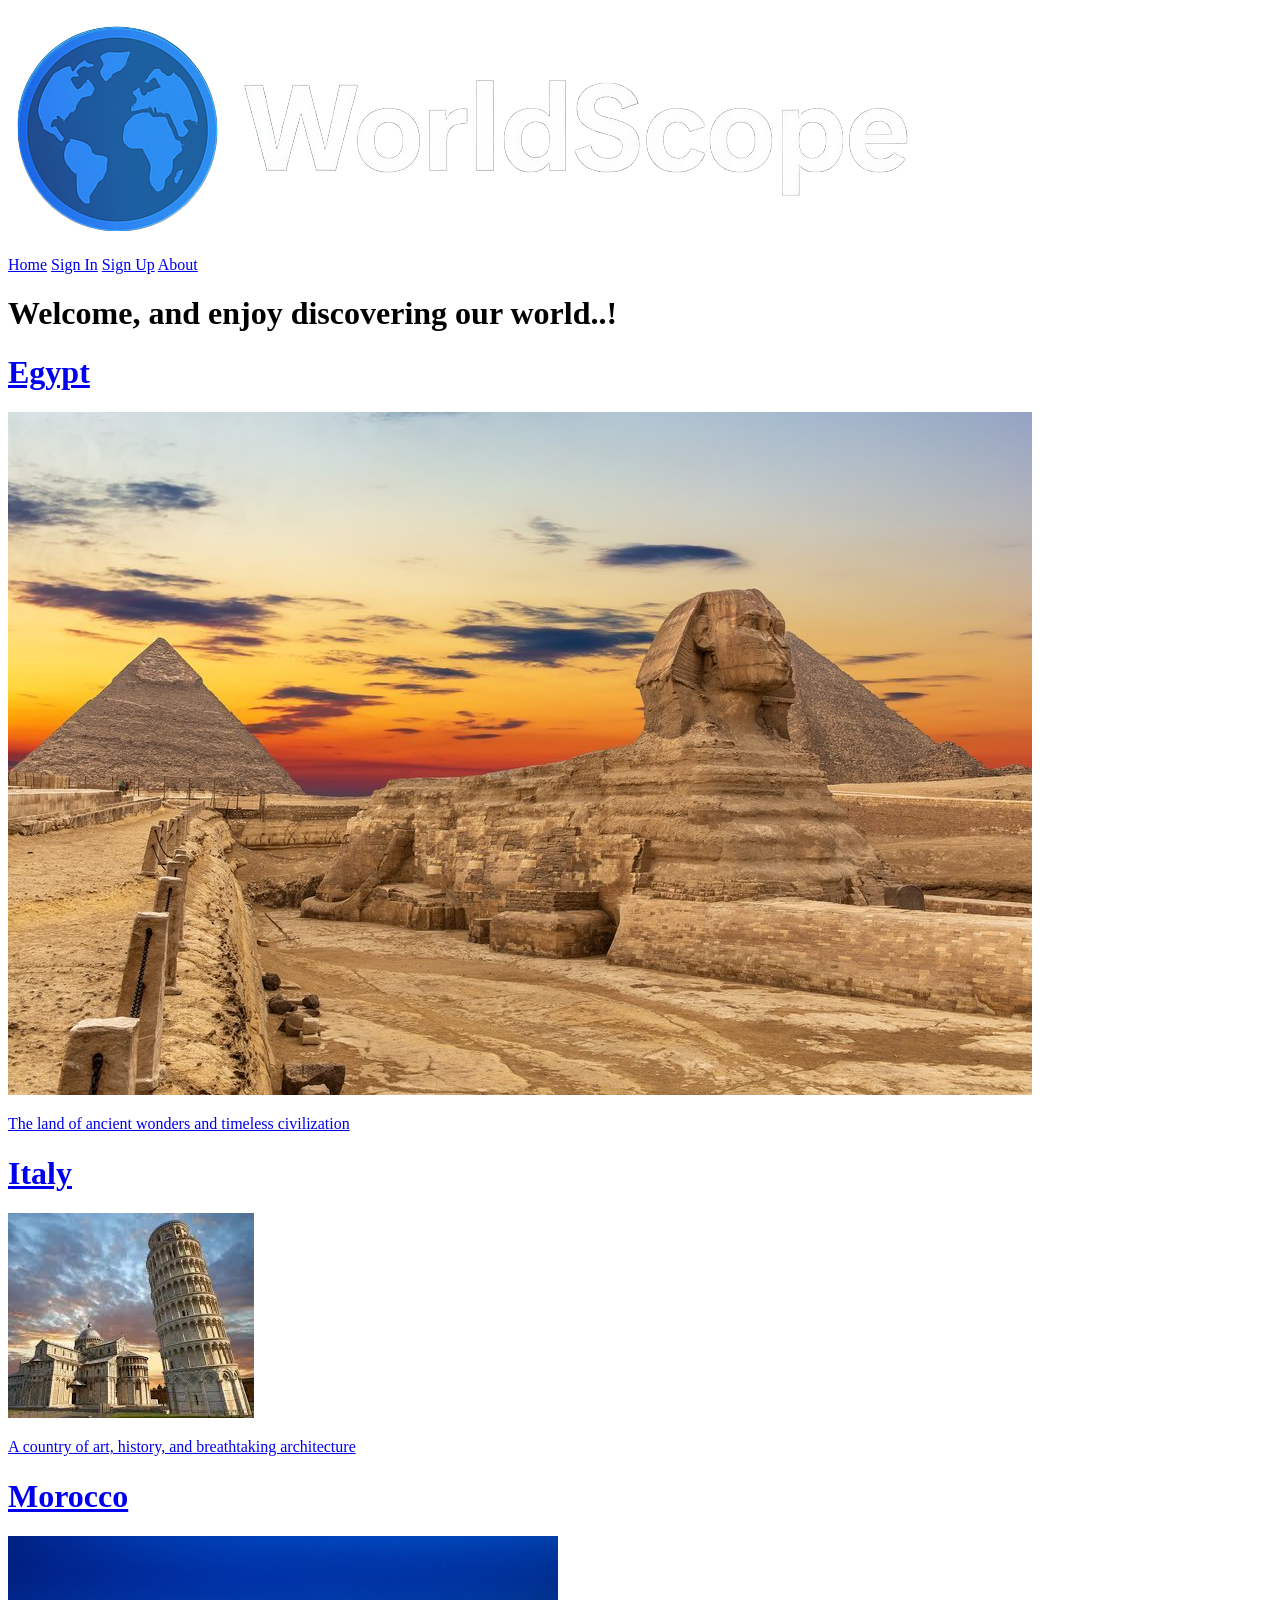
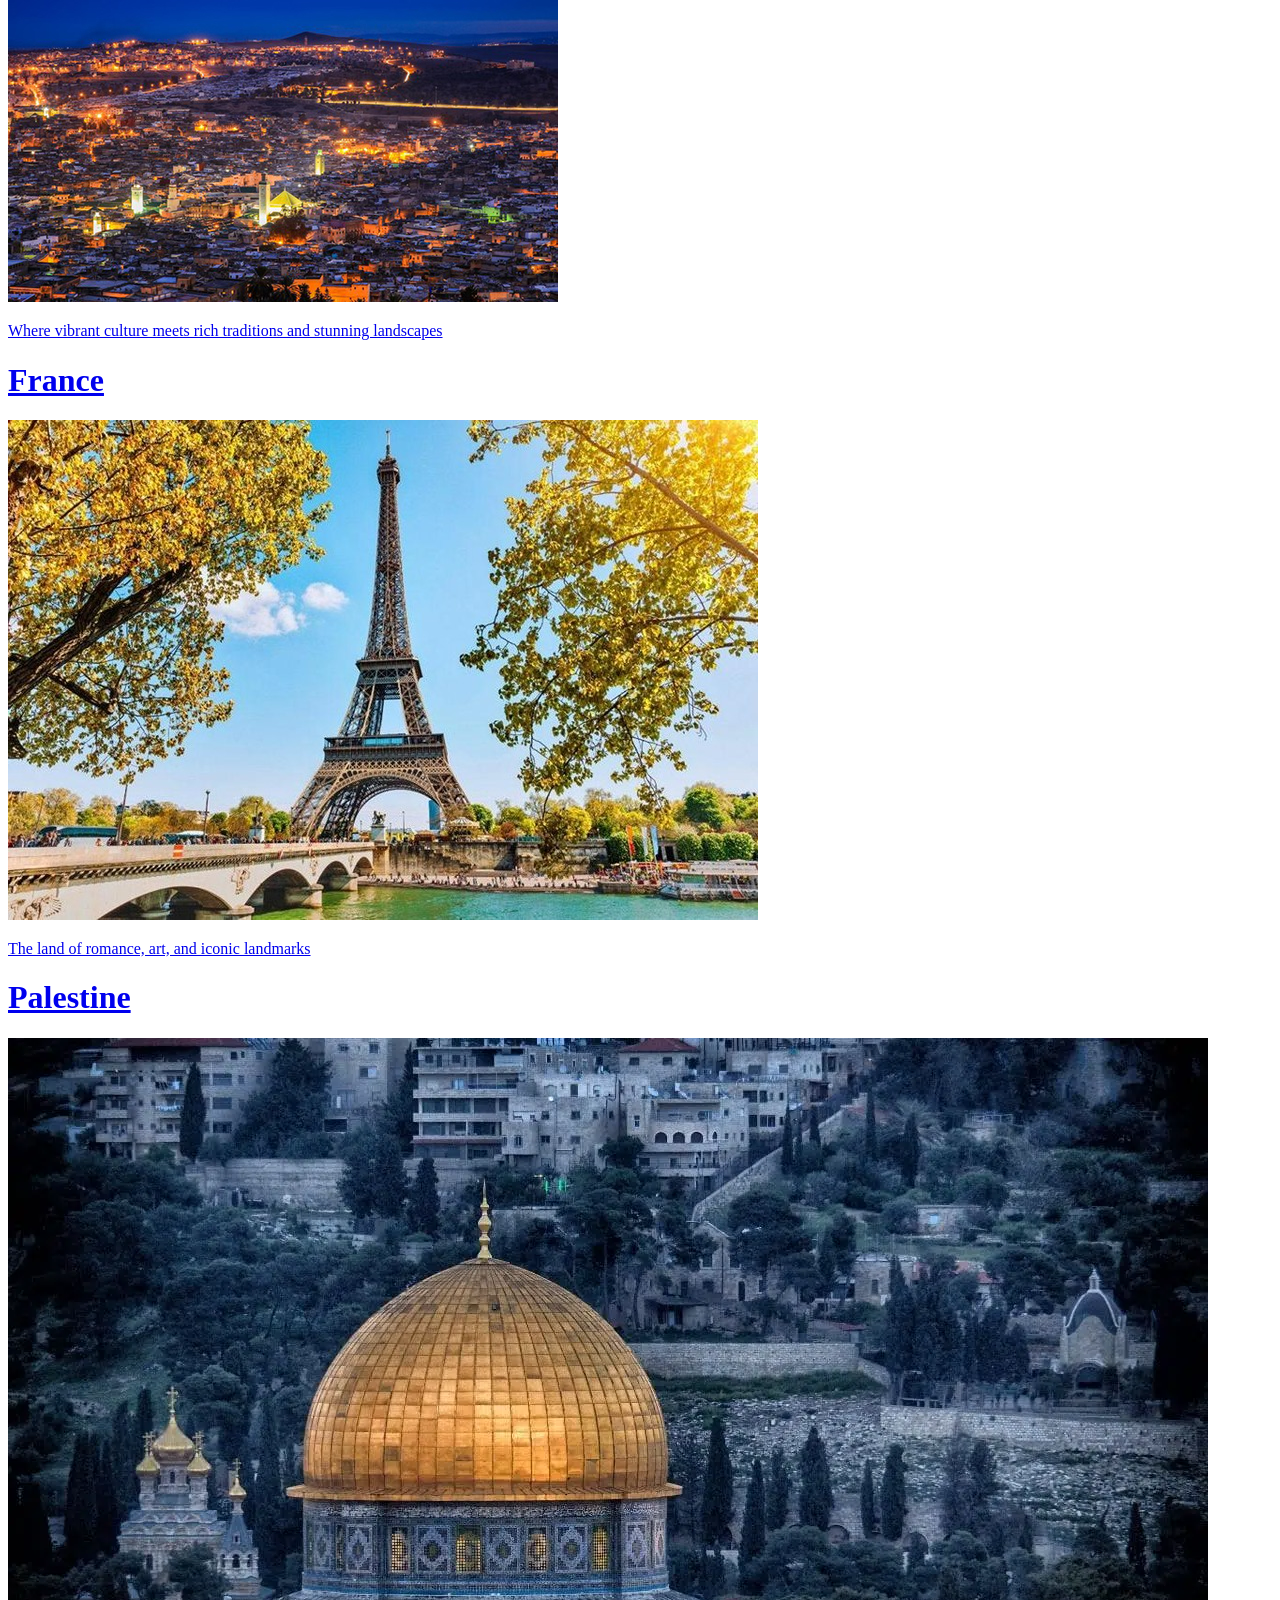
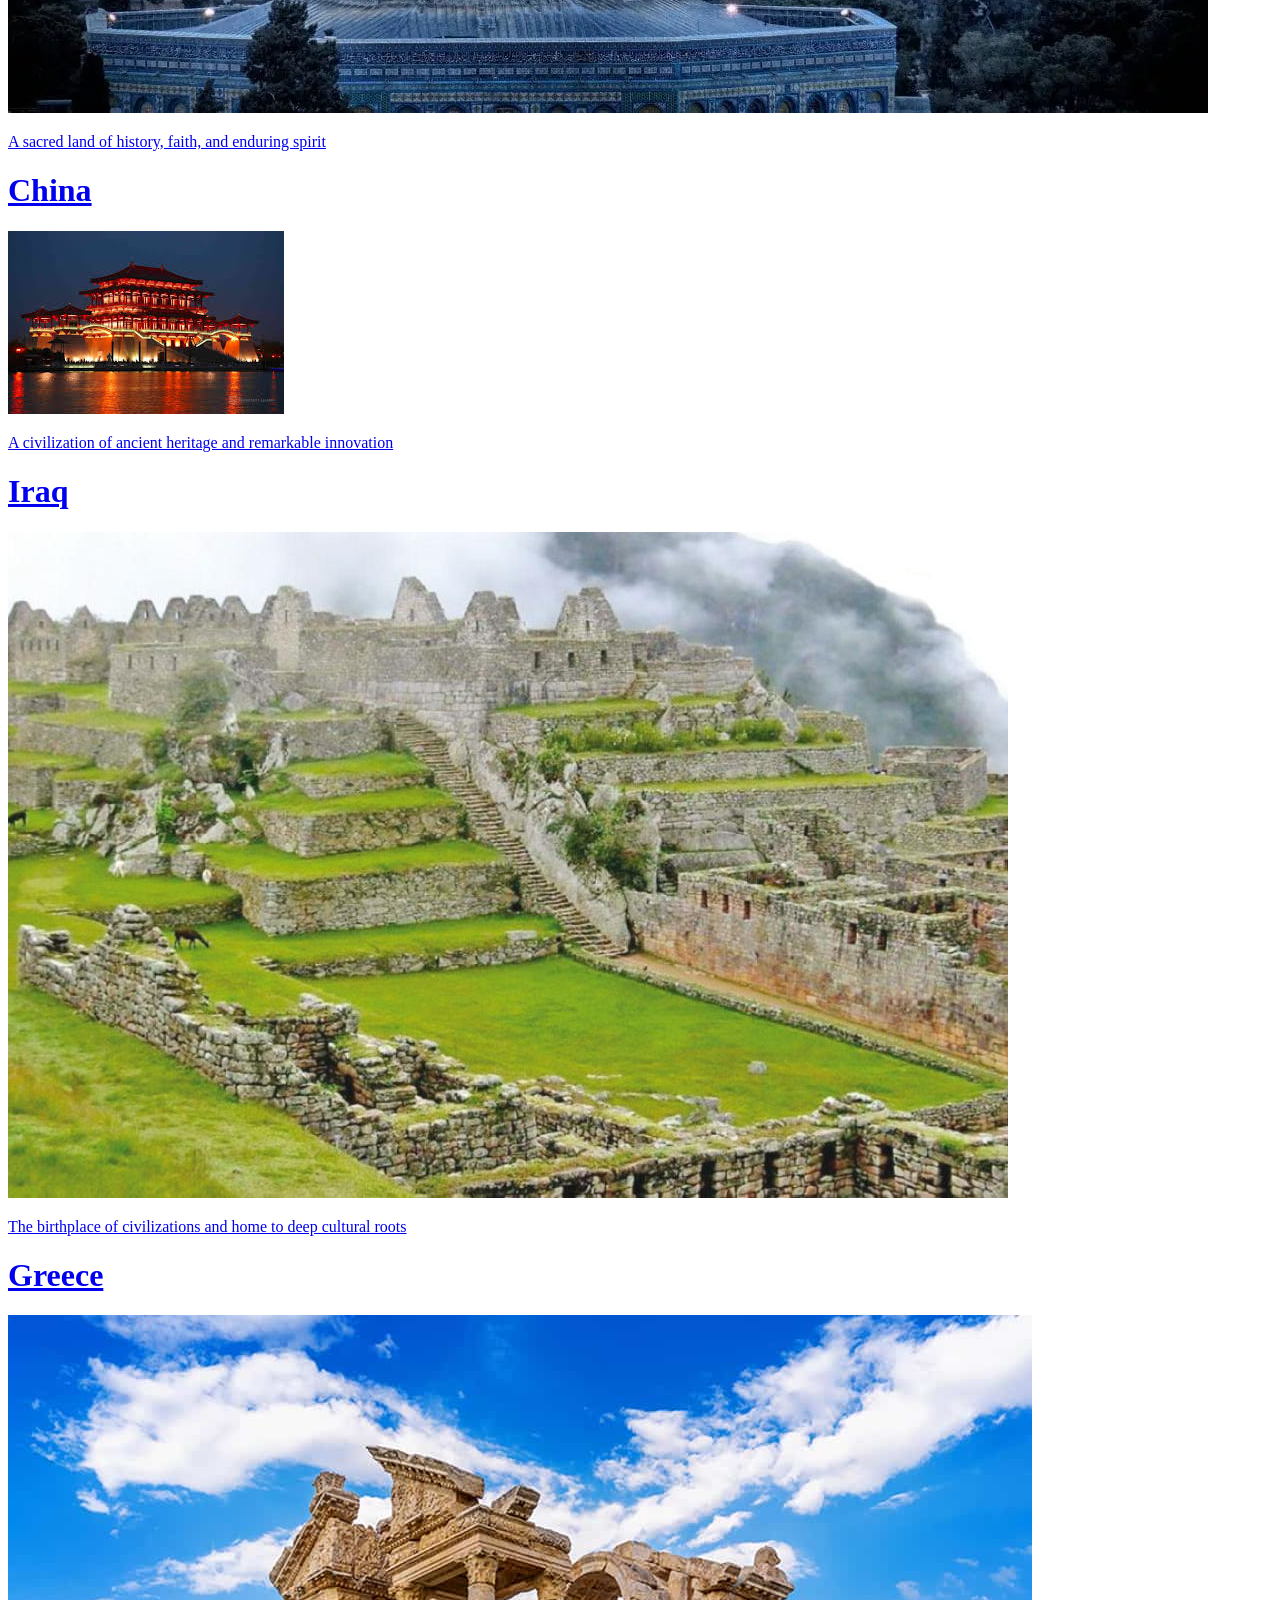
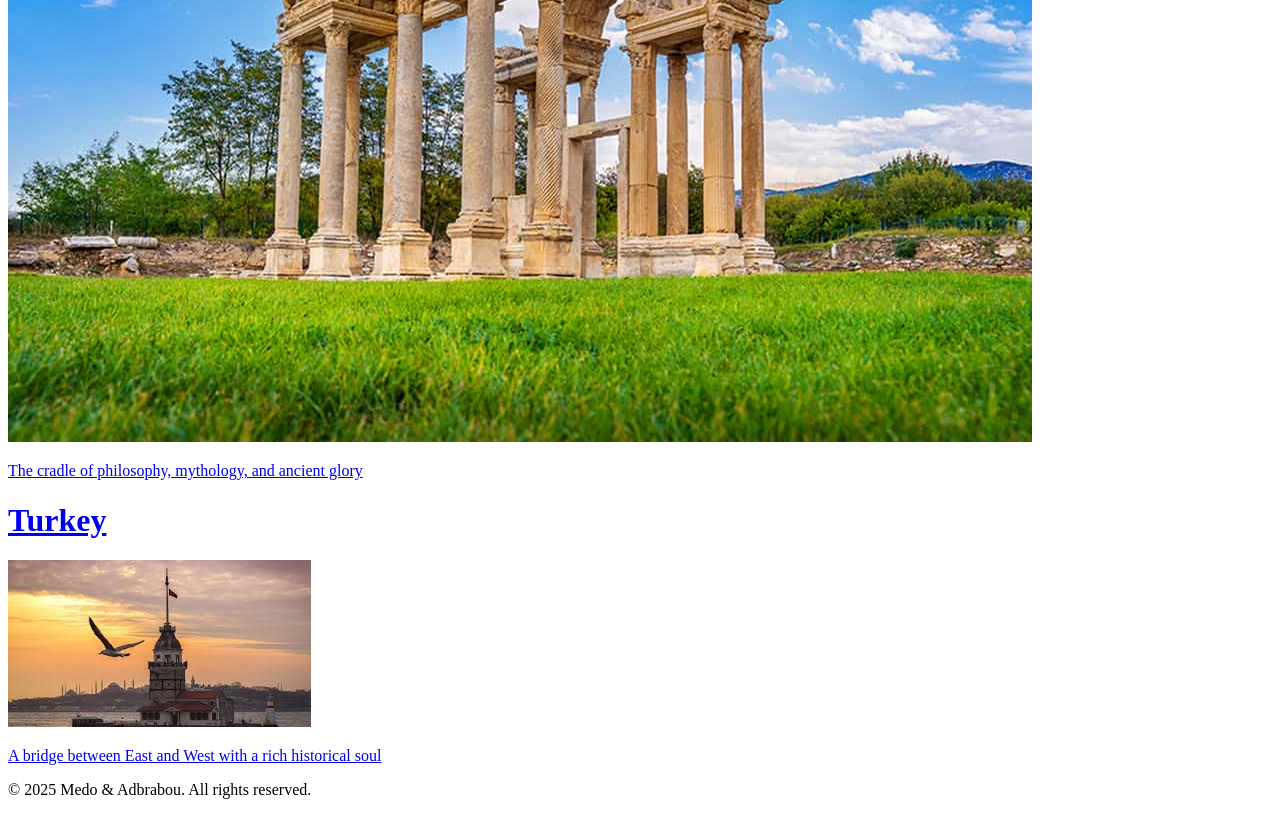
==== index.html @ 7bb03aa8 "Add files via upload" ====
<!DOCTYPE html>
<html lang="en">

<head>
    <meta charset="UTF-8" />
    <meta name="viewport" content="width=device-width, initial-scale=1.0" />
    <title>Home | World Scope</title>
    <link rel="stylesheet" href="css project1/style.css" />
    <link rel="stylesheet" href="css project1/index.css" />
</head>

<body>
    <header>
        <a href="index.html" class="logo">
            <img src="img/logo.png" alt="WorldScope Logo" /></a>
        <nav>
            <a class="home" href="index.html">Home</a>
            <a href="sign in.html">Sign In</a>
            <a href="sign up.html">Sign Up</a>
            <a href="about.html">About</a>
        </nav>
    </header>

    <h1 class="htitle">Welcome, and enjoy discovering our world..!</h1>

    <main>

        <div>
            <a href="Countrys/Egypt.html">
                <h1>Egypt</h1>
                <img src="./img/contry/egypt.jpg" alt="photo of Egypt">
                <p>The land of ancient wonders and timeless civilization</p>
            </a>
        </div>

        <div>
            <a href="Countrys/Italy.html">
                <h1>Italy</h1>
                <img src="./img/contry/ايطاليا.jpg" alt="photo of Italy">
                <p>A country of art, history, and breathtaking architecture</p>
            </a>
        </div>

        <div>
            <a href="Countrys/Morocco.html">
                <h1>Morocco</h1>
                <img src="./img/contry/المغرب.jpeg" alt="photo of Morocco">
                <p>Where vibrant culture meets rich traditions and stunning landscapes</p>
            </a>
        </div>

        <div>
            <a href="Countrys/France.html">
                <h1>France</h1>
                <img src="./img/contry/برج-ايفل.jpg" alt="photo of France">
                <p>The land of romance, art, and iconic landmarks</p>
            </a>
        </div>

        <div>
            <a href="Countrys/Palestine.html">
                <h1>Palestine</h1>
                <img src="./img/contry/Palestine.webp" alt="photo of Palestine">
                <p>A sacred land of history, faith, and enduring spirit</p>
            </a>
        </div>

        <div>
            <a href="Countrys/China.html">
                <h1>China</h1>
                <img src="./img/contry/الصين.jpg" alt="photo of China">
                <p>A civilization of ancient heritage and remarkable innovation</p>
            </a>
        </div>

        <div>
            <a href="Countrys/Iraq.html">
                <h1>Iraq</h1>
                <img src="img/contry/حدائق-بابل-المعلقة-أعجوبة-العالم-__.jpg" alt="photo of Iraq">
                <p>The birthplace of civilizations and home to deep cultural roots</p>
            </a>
        </div>

        <div>
            <a href="Countrys/Greece.html">
                <h1>Greece</h1>
                <img src="./img/contry/Greece-1.jpg" alt="photo of Greece">
                <p>The cradle of philosophy, mythology, and ancient glory</p>
            </a>
        </div>

        <div>
            <a href="Countrys/Turkey.html">
                <h1>Turkey</h1>
                <img src="./img/contry/تركيا.jpg" alt="photo of Turkey">
                <p>A bridge between East and West with a rich historical soul</p>
            </a>
        </div>

    </main>

    <footer>
        <p>&copy; 2025 Medo & Adbrabou. All rights reserved.</p>
    </footer>
</body>
</html>
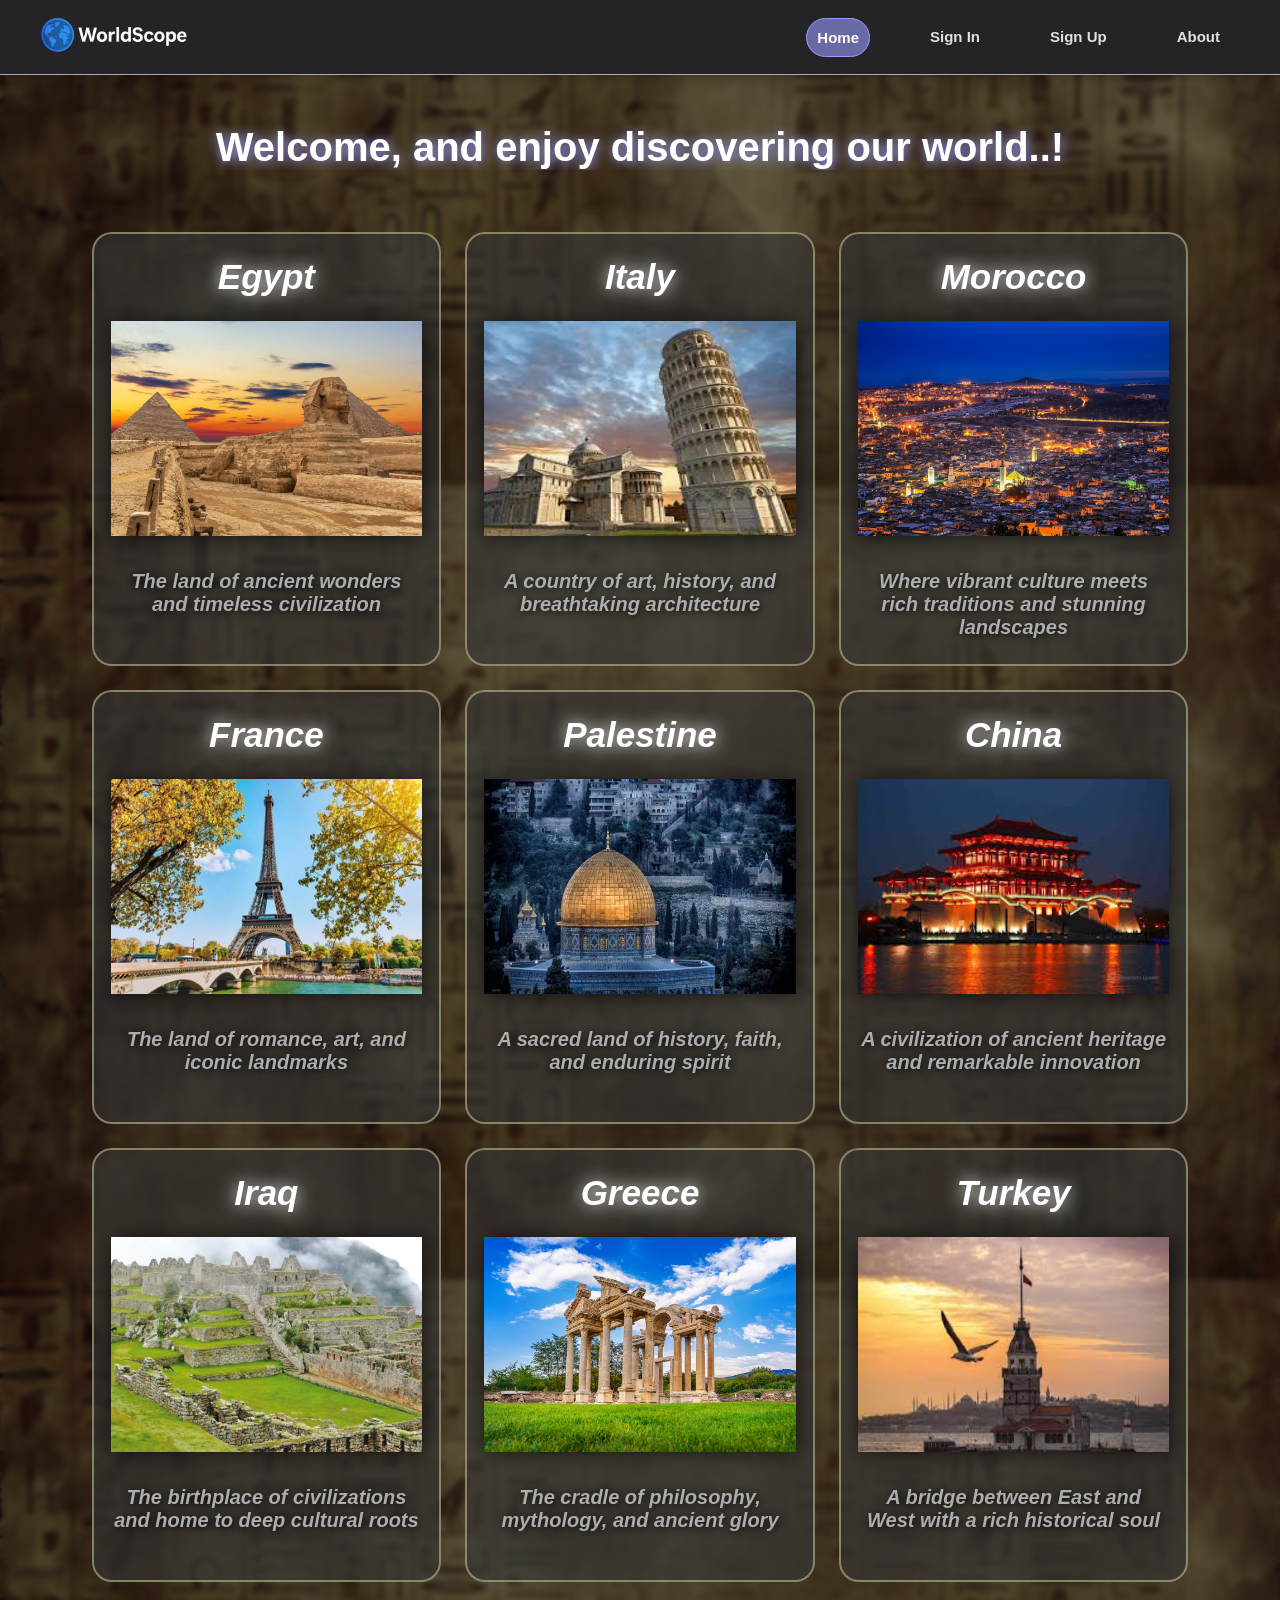
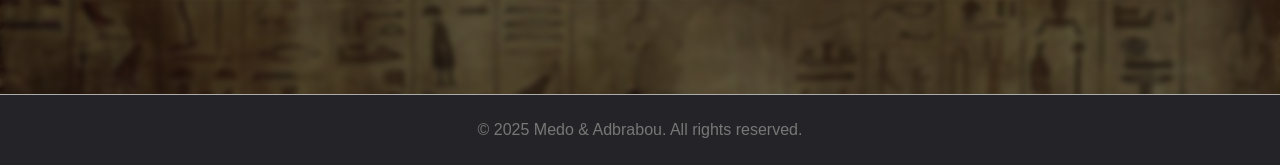
==== commit ebed5374: "Fix HTML encoding and update stylesheet paths" ====
--- a/index.html
+++ b/index.html
@@ -5,8 +5,8 @@
     <meta charset="UTF-8" />
     <meta name="viewport" content="width=device-width, initial-scale=1.0" />
     <title>Home | World Scope</title>
-    <link rel="stylesheet" href="css project1/style.css" />
-    <link rel="stylesheet" href="css project1/index.css" />
+    <link rel="stylesheet" href="css/style.css" />
+    <link rel="stylesheet" href="css/index.css" />
 </head>
 
 <body>
--- a/css/style.css
+++ b/css/style.css
@@ -0,0 +1,85 @@
+body {
+    margin: 0;
+    font-family: Arial, sans-serif;
+    background: #1b1b1f;
+    background-image: url("../img/contry/background.png");
+    background-position: center;
+    backdrop-filter: blur(3px);
+    color: #e0e0e0;
+}
+
+header {
+    width: 100%;
+    background: #242428;
+    padding: 15px 0px; 
+    display: flex;
+    justify-content: space-between;
+    align-items: center;
+    box-shadow: 0 0 10px rgba(0,0,0,0.4);
+    position: sticky;
+    top: 0;
+    z-index: 100;
+    border-bottom: 1px rgba(255, 255, 255, 0.625) solid;
+}
+
+.logo img {
+    margin-left: 40px;
+    height: 40px;
+    width: 150px;
+    object-fit: contain;
+    cursor: pointer;
+    transition: 0.3s;
+}
+
+.logo img:hover {
+    transform: scale(1.1);
+    filter: drop-shadow(0 0 10px #9b9bff);
+}
+
+nav {
+    display: flex;
+    margin-right: 50px; 
+}
+
+nav a {
+    padding: 10px;
+    color: #e0e0e0;
+    text-decoration: none;
+    margin-left: 50px;
+    font-size: 15px;
+    font-weight: bold;
+    position: relative;
+}
+
+nav a:hover {
+    color: white;
+    background-color:#9b9bff95 ;
+    border: 1px #9b9bff solid ;
+    border-radius: 20px ;
+}
+
+nav a::after {
+    content: "";
+    position: absolute;
+    left: 0;
+    bottom: -4px;
+    width: 0;
+    height: 2px;
+    background: #9b9bff;
+    transition: width 0.3s;
+}
+nav a:hover::after {
+    width: 100%;
+}
+
+
+
+
+footer {
+    border-top: 1px rgba(255, 255, 255, 0.625) solid;
+    text-align: center;
+    padding: 10px;
+    background: #242428;
+    color: #777;
+    position: relative;
+}
--- a/css/index.css
+++ b/css/index.css
@@ -0,0 +1,86 @@
+.home{
+  color: white;
+  background-color:#9b9bff95;
+  border: 1px #9b9bff solid;
+  border-radius: 20px;
+}
+
+.htitle{
+  margin: 50px auto;
+  color: #ffffff;
+  text-shadow: 1px 1px 12px #9b9bff;
+  font-size: 40px;
+  text-align: center;
+  width: 50ch;
+  text-wrap: nowrap;
+  overflow: hidden;
+  animation: typing 3s steps(40);
+}
+
+@keyframes typing {
+  from { width: 0px; }
+  to { width: 50ch; }
+}
+
+main {
+  margin: 50px auto 100px;
+  width: 90%;
+  display: flex;
+  flex-wrap: wrap;
+  justify-content: center; 
+  min-height: calc(100vh - 120px);
+}
+
+main img{
+  box-shadow: 1px 1px 20px #000000a7;
+  width: 90%;
+  height: 50%;
+  display: inline-block;
+  cursor: pointer;
+  transition: 0.3s ease;
+}
+
+
+main div{
+  background-color: rgba(54, 54, 54, 0.631);
+  box-shadow: 1px 1px 40px #d1d1d107;
+  border: #fffec267 2px solid;
+  border-radius: 20px;
+  text-align: center;
+  font-style: italic;
+  margin: 12px;
+  display: inline-block;
+  width: 30%;
+  height: 430px;
+  transition: 0.3s ease;
+}
+
+main div:hover{
+  transform: scale(1.03);
+  box-shadow: 0 10px 30px #ffebafa7;
+}
+
+main div p{
+  text-shadow: 1px 1px 9px #000000e4;
+  margin-top: 10px;
+  font-size: 20px;
+  font-weight: bold;
+  color: #ffffff;
+}
+
+main div h1{
+  text-shadow: 0 0 18px #ffffff;
+  font-size: 35px;
+  color: #ffffff;
+}
+
+main div a{
+  text-decoration: none;
+}
+
+main div p{
+  margin: 30px 20px;
+  font-size: 20px;
+  color: #adadad;
+  text-shadow: 1px 1px 9px #000000e4;
+}
